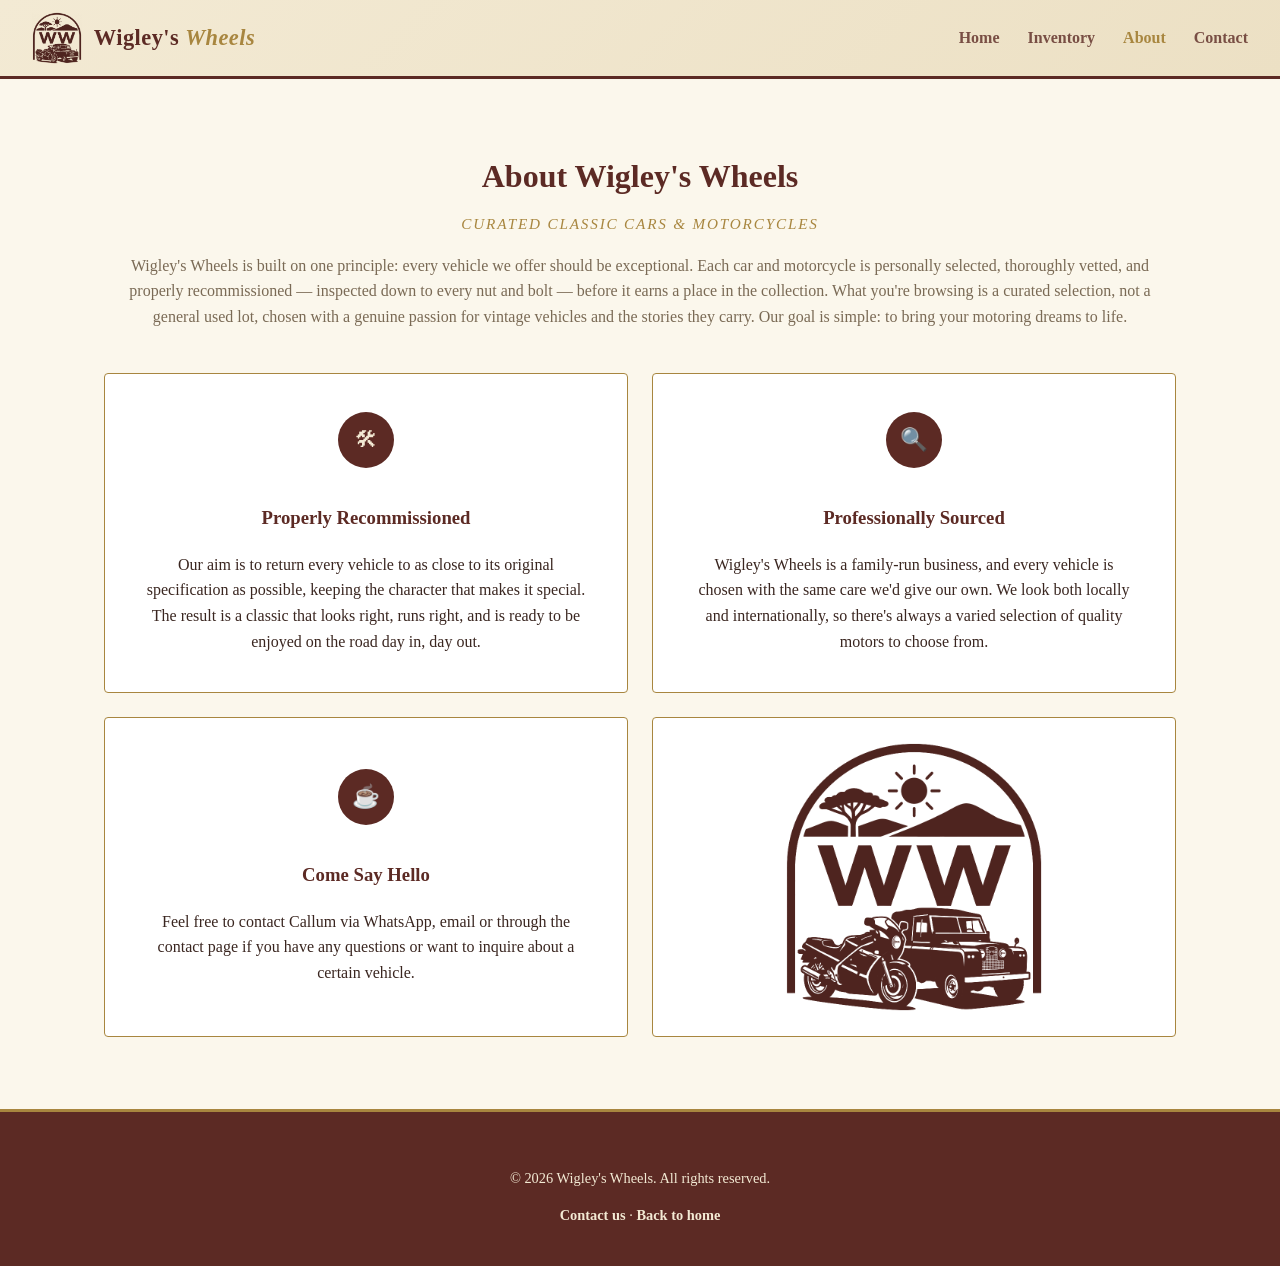
==== about.html @ c80735fb "Add files via upload" ====
<!DOCTYPE html>
<html lang="en">
<head>
  <meta charset="UTF-8">
  <meta name="viewport" content="width=device-width, initial-scale=1.0">
  <meta name="theme-color" content="#efe4cc">
  <title>About | Wigley's Wheels</title>
  <meta name="description" content="Learn more about Wigley's Wheels — professionally sourced and curated classic cars and motorcycles.">
  <link rel="icon" type="image/png" sizes="32x32" href="images/favicon-32.png">
  <link rel="icon" type="image/png" sizes="192x192" href="images/favicon-192.png">
  <link rel="apple-touch-icon" href="images/apple-touch-icon.png">
  <link rel="stylesheet" href="css/style.css?v=20261017a">
</head>
<body>

  <header class="site-header">
    <nav class="nav">
      <a class="brand" href="./">
        <img src="images/card-logo.png" alt="Wigley's Wheels logo">
        <span class="logo">Wigley's <span>Wheels</span></span>
      </a>
      <button class="nav-toggle" aria-label="Toggle navigation">&#9776;</button>
      <ul class="nav-links">
        <li><a href="./">Home</a></li>
        <li><a href="inventory.html">Inventory</a></li>
        <li><a href="about.html" class="active">About</a></li>
        <li><a href="contact.html">Contact</a></li>
      </ul>
    </nav>
  </header>

  <section>
    <div class="container">
      <div class="section-header">
        <h2>About Wigley's Wheels</h2>
        <p class="tagline">Curated Classic Cars &amp; Motorcycles</p>
        <p>Wigley's Wheels is built on one principle: every vehicle we offer should be exceptional. Each car and motorcycle is personally selected, thoroughly vetted, and properly recommissioned — inspected down to every nut and bolt — before it earns a place in the collection. What you're browsing is a curated selection, not a general used lot, chosen with a genuine passion for vintage vehicles and the stories they carry. Our goal is simple: to bring your motoring dreams to life.</p>
      </div>

      <div class="feature-grid about-grid">
        <div class="feature-card">
          <div class="feature-icon">&#128736;</div>
          <h3>Properly Recommissioned</h3>
          <p>Our aim is to return every vehicle to as close to its original specification as possible, keeping the character that makes it special. The result is a classic that looks right, runs right, and is ready to be enjoyed on the road day in, day out.</p>
        </div>
        <div class="feature-card">
          <div class="feature-icon">&#128269;</div>
          <h3>Professionally Sourced</h3>
          <p>Wigley's Wheels is a family-run business, and every vehicle is chosen with the same care we'd give our own. We look both locally and internationally, so there's always a varied selection of quality motors to choose from.</p>
        </div>
        <div class="feature-card">
          <div class="feature-icon">&#9749;</div>
          <h3>Come Say Hello</h3>
          <p>Feel free to contact Callum via WhatsApp, email or through the contact page if you have any questions or want to inquire about a certain vehicle.</p>
        </div>
        <div class="about-photo about-logo">
          <img src="images/about/logo.png" alt="Wigley's Wheels logo" loading="lazy">
        </div>
      </div>
    </div>
  </section>

  <footer class="site-footer">
    <p>&copy; <span id="year"></span> Wigley's Wheels. All rights reserved.</p>
    <p><a href="contact.html">Contact us</a> &middot; <a href="./">Back to home</a></p>
  </footer>

  <script src="js/main.js?v=20261017a"></script>
  <script>document.getElementById("year").textContent = new Date().getFullYear();</script>
</body>
</html>
---- css/style.css ----
:root {
  --maroon: #5c2a24;
  --maroon-dark: #431e19;
  --gold: #a8863f;
  --paper: #f3ead4;
  --paper-dark: #ece0c4;
  --cream: #fbf7ec;
  --text: #3a2620;
  --text-muted: #7a6a55;
  --white: #ffffff;
  --radius: 4px;
  font-size: 16px;
}

* { box-sizing: border-box; }

body {
  margin: 0;
  font-family: Georgia, "Times New Roman", serif;
  color: var(--text);
  background: var(--cream);
  line-height: 1.6;
}

img { max-width: 100%; display: block; }

a { color: inherit; text-decoration: none; }

.container {
  max-width: 1120px;
  margin: 0 auto;
  padding: 0 24px;
}

/* Header */
.site-header {
  background: linear-gradient(135deg, var(--paper) 0%, var(--paper-dark) 100%);
  color: var(--maroon);
  position: sticky;
  top: 0;
  z-index: 20;
  border-bottom: 3px solid var(--maroon);
}

.nav {
  display: flex;
  align-items: center;
  justify-content: space-between;
  padding: 12px 32px;
}

.brand {
  display: flex;
  align-items: center;
  gap: 12px;
}

.brand img { height: 52px; width: auto; }

.logo {
  font-size: 1.4rem;
  font-weight: 700;
  letter-spacing: 0.02em;
  color: var(--maroon);
}

.logo span { color: var(--gold); font-style: italic; }

.nav-links {
  display: flex;
  gap: 28px;
  list-style: none;
  margin: 0;
  padding: 0;
}

.nav-links a {
  font-weight: 600;
  color: var(--maroon);
  opacity: 0.8;
  transition: opacity 0.15s;
}

.nav-links a:hover,
.nav-links a.active { opacity: 1; color: var(--gold); }

.nav-toggle {
  display: none;
  background: none;
  border: none;
  color: var(--maroon);
  font-size: 1.6rem;
  cursor: pointer;
}

@media (max-width: 760px) {
  .nav-toggle { display: block; }
  .nav-links {
    position: absolute;
    top: 100%;
    left: 0;
    right: 0;
    background: var(--paper);
    flex-direction: column;
    gap: 0;
    max-height: 0;
    overflow: hidden;
    transition: max-height 0.2s ease;
  }
  .nav-links.open { max-height: 320px; border-bottom: 3px solid var(--maroon); }
  .nav-links li { border-top: 1px solid rgba(92,42,36,0.15); }
  .nav-links a { display: block; padding: 14px 24px; }
}

/* Hero */
.hero {
  background: linear-gradient(135deg, var(--paper) 0%, var(--paper-dark) 100%);
  color: var(--maroon);
  padding: 56px 24px 60px;
  text-align: center;
  position: relative;
}

.hero::after {
  content: "";
  position: absolute;
  inset: 14px;
  border: 2px solid var(--maroon);
  pointer-events: none;
  opacity: 0.5;
}

.hero h1 {
  font-size: clamp(1.8rem, 3.6vw, 2.6rem);
  line-height: 1.2;
  margin: 0 0 18px;
  font-weight: 700;
}

.tagline {
  font-style: italic;
  letter-spacing: 0.12em;
  text-transform: uppercase;
  color: var(--gold);
  font-size: 0.95rem;
  margin: 0 0 20px;
}

.hero p {
  color: var(--text);
  max-width: 560px;
  margin: 0 auto 32px;
  font-size: 1.1rem;
}

.btn {
  display: inline-block;
  background: var(--maroon);
  color: var(--paper);
  padding: 14px 28px;
  border-radius: var(--radius);
  font-weight: 700;
  border: 2px solid var(--maroon);
  cursor: pointer;
  font-size: 1rem;
  font-family: inherit;
  transition: background 0.15s, color 0.15s;
}

.btn:hover { background: var(--maroon-dark); border-color: var(--maroon-dark); }

.btn-outline {
  background: transparent;
  color: var(--maroon);
  border: 2px solid var(--maroon);
  margin-left: 12px;
}

.btn-outline:hover { background: var(--maroon); color: var(--paper); }

/* Sections */
section { padding: 72px 24px; }

.section-header { text-align: center; margin-bottom: 44px; }

.section-header h2 {
  font-size: 2rem;
  margin: 0 0 10px;
  color: var(--maroon);
}

.section-header p { color: var(--text-muted); margin: 0; }

.section-header p.tagline {
  font-style: italic;
  letter-spacing: 0.12em;
  text-transform: uppercase;
  color: var(--gold);
  font-size: 0.95rem;
  margin: 0 0 16px;
}

.alt-bg { background: var(--paper); }

/* Vehicle grid & cards */
/* Vehicle groups: for-sale cards sit centred; coming-soon cards fill a grid */
.vehicle-grid { --card-gap: 28px; --card-w: 100%; }

.vehicle-group--sale {
  display: flex;
  flex-wrap: wrap;
  justify-content: center;
  gap: var(--card-gap);
}

.vehicle-group--sale .vehicle-card { flex: 0 0 var(--card-w); max-width: var(--card-w); }

.vehicle-group--soon {
  display: grid;
  grid-template-columns: 1fr;
  gap: var(--card-gap);
}

@media (min-width: 640px) {
  .vehicle-grid { --card-w: calc((100% - var(--card-gap)) / 2); }
  .vehicle-group--soon { grid-template-columns: repeat(2, 1fr); }
}

@media (min-width: 960px) {
  .vehicle-grid { --card-w: calc((100% - 2 * var(--card-gap)) / 3); }
  .vehicle-group--soon { grid-template-columns: repeat(3, 1fr); }
}

.vehicle-card {
  border: 1px solid var(--gold);
  border-radius: var(--radius);
  overflow: hidden;
  background: var(--white);
  transition: transform 0.15s, box-shadow 0.15s;
}

.vehicle-card:hover {
  transform: translateY(-4px);
  box-shadow: 0 10px 24px rgba(92,42,36,0.18);
}

.vehicle-card .badge {
  position: relative;
}

.vehicle-card .badge img {
  width: 100%;
  aspect-ratio: 400 / 260;
  object-fit: contain;
  background: var(--paper);
  color: var(--text-muted);
  font-size: 0.85rem;
  text-align: center;
}

.vehicle-card .soon-tag,
.vehicle-card .price-tag {
  position: absolute;
  top: 12px;
  font-size: 0.75rem;
  font-weight: 700;
  text-transform: uppercase;
  letter-spacing: 0.05em;
  padding: 4px 10px;
  border-radius: 100px;
}

.vehicle-card .soon-tag {
  right: 12px;
  background: var(--gold);
  color: var(--maroon-dark);
}

.vehicle-card .price-tag {
  right: 12px;
  background: var(--maroon);
  color: var(--paper);
  font-size: 0.8rem;
}

.vehicle-card { cursor: pointer; }

.vehicle-body { padding: 18px 20px; }

.vehicle-body h3 { margin: 0; font-size: 1.15rem; color: var(--maroon); }

.vehicle-body .vehicle-price { margin: 6px 0 0; color: var(--gold); font-weight: 700; }

/* Photo gallery modal */
.gallery-modal {
  display: none;
  position: fixed;
  inset: 0;
  z-index: 100;
  align-items: center;
  justify-content: center;
}

.gallery-modal.open { display: flex; }

.gallery-backdrop {
  position: absolute;
  inset: 0;
  background: rgba(20, 10, 8, 0.85);
}

.gallery-content {
  position: relative;
  width: min(92vw, 900px);
  max-height: 90vh;
  background: var(--cream);
  border: 2px solid var(--gold);
  border-radius: 6px;
  display: flex;
  flex-direction: column;
  overflow: hidden;
  z-index: 1;
}

.gallery-close {
  position: absolute;
  top: 8px;
  right: 12px;
  z-index: 3;
  background: none;
  border: none;
  font-size: 2rem;
  line-height: 1;
  color: var(--paper);
  cursor: pointer;
  text-shadow: 0 1px 4px rgba(0,0,0,0.6);
}

.gallery-image-wrap {
  position: relative;
  background: var(--maroon-dark);
  display: flex;
  align-items: center;
  justify-content: center;
  overflow: hidden;
  min-height: 260px;
  max-height: 65vh;
}

.gallery-image-wrap.zoomed {
  overflow: auto;
  align-items: flex-start;
  justify-content: flex-start;
}

.gallery-image {
  max-width: 100%;
  max-height: 65vh;
  object-fit: contain;
  cursor: zoom-in;
  display: block;
}

.gallery-image-wrap.zoomed .gallery-image {
  max-width: none;
  max-height: none;
  width: auto;
  height: auto;
  cursor: zoom-out;
}

.gallery-nav {
  position: absolute;
  top: 50%;
  transform: translateY(-50%);
  background: rgba(20, 10, 8, 0.55);
  color: var(--paper);
  border: none;
  width: 40px;
  height: 40px;
  border-radius: 50%;
  font-size: 1rem;
  cursor: pointer;
  z-index: 2;
  align-items: center;
  justify-content: center;
}

.gallery-prev { left: 12px; }
.gallery-next { right: 12px; }

.gallery-info { padding: 18px 24px; overflow-y: auto; max-height: 32vh; flex: 1 1 auto; min-height: 0; }

.gallery-image-wrap { flex-shrink: 0; }

.gallery-actions {
  flex-shrink: 0;
  padding: 12px 24px 18px;
  border-top: 1px solid rgba(92, 42, 36, 0.15);
  background: var(--cream);
}

.gallery-actions { display: flex; flex-direction: column; gap: 10px; }

.gallery-actions .btn { display: block; width: 100%; margin: 0; text-align: center; }

.gallery-interest {
  background: var(--gold);
  border-color: var(--gold);
  color: var(--maroon-dark);
  padding: 11px 20px;
}

.gallery-interest:hover { background: #8f7234; border-color: #8f7234; color: var(--cream); }

.gallery-interest .btn-main { display: block; font-size: 1.05rem; font-weight: 700; }

.gallery-interest .btn-sub { display: block; margin-top: 2px; font-size: 0.82rem; font-style: italic; font-weight: 400; }

.gallery-info-top {
  display: flex;
  align-items: baseline;
  justify-content: space-between;
  gap: 16px;
  margin-bottom: 8px;
}

.gallery-title { margin: 0; color: var(--maroon); font-size: 1.25rem; }

.gallery-price { color: var(--gold); font-weight: 700; white-space: nowrap; }

.gallery-desc {
  margin: 0 0 8px;
  color: var(--text-muted);
  white-space: pre-line;
  line-height: 1.55;
}

.gallery-counter { margin: 0; color: var(--text-muted); font-size: 0.85rem; }

/* Filters */
.filter-bar {
  display: flex;
  justify-content: center;
  gap: 12px;
  margin-bottom: 40px;
  flex-wrap: wrap;
}

.filter-btn {
  background: var(--white);
  border: 1px solid var(--gold);
  padding: 10px 22px;
  border-radius: 100px;
  font-weight: 600;
  font-family: inherit;
  cursor: pointer;
  color: var(--maroon);
}

.filter-btn.active {
  background: var(--maroon);
  color: var(--paper);
  border-color: var(--maroon);
}

/* Feature grid (about/why-us) */
.feature-grid {
  display: grid;
  grid-template-columns: repeat(auto-fit, minmax(220px, 1fr));
  gap: 32px;
}

.feature-card { text-align: center; }

.feature-card h3 { color: var(--maroon); }

.feature-icon {
  width: 56px;
  height: 56px;
  border-radius: 50%;
  background: var(--maroon);
  color: var(--paper);
  display: flex;
  align-items: center;
  justify-content: center;
  font-size: 1.4rem;
  margin: 0 auto 16px;
}

/* Contact */
.contact-layout {
  display: grid;
  grid-template-columns: 1fr 1fr;
  gap: 48px;
}

@media (max-width: 760px) {
  .contact-layout { grid-template-columns: 1fr; }
}

.info-list { list-style: none; padding: 0; margin: 0 0 24px; }
.info-list li { margin-bottom: 14px; }
.info-list strong {
  display: block;
  color: var(--gold);
  font-size: 0.8rem;
  text-transform: uppercase;
  letter-spacing: 0.05em;
  font-style: italic;
}

form { display: flex; flex-direction: column; gap: 16px; }

label { display: block; margin-bottom: 6px; font-weight: 700; font-size: 0.9rem; color: var(--maroon); }

input, textarea, select {
  width: 100%;
  padding: 12px 14px;
  border: 1px solid var(--gold);
  border-radius: var(--radius);
  font-size: 1rem;
  font-family: inherit;
  background: var(--white);
  color: var(--text);
}

textarea { min-height: 130px; resize: vertical; }

.form-note { font-size: 0.85rem; color: var(--text-muted); font-style: italic; margin: 0; }

.form-actions { display: flex; gap: 12px; flex-wrap: wrap; }

.form-actions .btn { flex: 1 1 180px; margin: 0; text-align: center; }

#form-error { color: var(--maroon); font-style: normal; font-weight: 700; }

/* Footer */
.site-footer {
  background: var(--maroon);
  color: var(--paper);
  padding: 40px 24px 24px;
  text-align: center;
  font-size: 0.9rem;
  border-top: 3px solid var(--gold);
}

.site-footer a { color: var(--paper); font-weight: 700; }
.site-footer a:hover { color: var(--gold); }

.no-results {
  text-align: center;
  color: var(--text-muted);
  padding: 40px 0;
  grid-column: 1 / -1;
}

/* Phones */
@media (max-width: 600px) {
  section { padding: 48px 16px; }
  .container { padding: 0; }

  .nav-toggle { width: 44px; height: 44px; padding: 0; }

  .vehicle-card .soon-tag,
  .vehicle-card .price-tag { font-size: 0.78rem; }

  .hero { padding: 44px 20px 52px; }
  .hero::after { inset: 10px; }

  .hero .btn {
    display: block;
    width: 100%;
    max-width: 280px;
    margin: 0 auto 12px;
    text-align: center;
  }
  .hero .btn-outline { margin-left: auto; }

  .section-header { margin-bottom: 32px; }
  .section-header h2 { font-size: 1.7rem; }

  .brand img { height: 44px; }
  .logo { font-size: 1.2rem; }

  .filter-btn { padding: 10px 18px; }

  .gallery-content {
    width: calc(100vw - 16px);
    max-height: 94vh;
    max-height: 94dvh;
  }

  .gallery-image-wrap {
    min-height: 0;
    max-height: 56vh;
    max-height: 56dvh;
  }

  .gallery-image { max-height: 56vh; max-height: 56dvh; }

  .gallery-info { max-height: 34vh; max-height: 34dvh; padding: 16px 18px; }
  .gallery-actions { padding: 10px 18px 14px; }

  .gallery-title { font-size: 1.1rem; }

  .gallery-close {
    top: 8px;
    right: 8px;
    width: 40px;
    height: 40px;
    border-radius: 50%;
    background: rgba(20, 10, 8, 0.55);
    font-size: 1.6rem;
    text-shadow: none;
  }

  .gallery-nav { width: 44px; height: 44px; font-size: 1.1rem; }
  .gallery-prev { left: 8px; }
  .gallery-next { right: 8px; }
}

/* About page: four matching boxes (three text cards and the photo) */
.about-grid {
  grid-template-columns: 1fr;
  gap: 24px;
}

.about-grid .feature-card,
.about-photo {
  background: var(--white);
  border: 1px solid var(--gold);
  border-radius: var(--radius);
}

.about-grid .feature-card {
  padding: 32px 28px;
  display: flex;
  flex-direction: column;
  align-items: center;
  justify-content: center;
}

.about-grid .feature-card p { margin: 0; }

.about-photo {
  position: relative;
  overflow: hidden;
  width: 50%;
  min-width: 160px;
  max-width: 320px;
  aspect-ratio: 1 / 1;
  justify-self: center;
}

.about-photo img {
  position: absolute;
  inset: 0;
  width: 100%;
  height: 100%;
  object-fit: cover;
  object-position: 50% 20%;
}

@media (min-width: 760px) {
  .about-grid {
    grid-template-columns: 1fr 1fr;
    grid-auto-rows: 1fr;
  }

  .about-grid .feature-card { padding: 36px 40px; }

  .about-photo {
    width: auto;
    min-width: 0;
    max-width: none;
    aspect-ratio: auto;
    min-height: 320px;
    justify-self: stretch;
  }

  .about-photo img { object-position: 50% 24%; }
}


[hidden] { display: none !important; }

.interest-wrap { max-width: 560px; }

.visually-hidden { position: absolute; left: -9999px; width: 1px; height: 1px; overflow: hidden; }

.interest-thanks { text-align: center; }

.interest-thanks h3 { color: var(--maroon); margin: 0 0 8px; }

.interest-thanks p { color: var(--text-muted); margin: 0 0 24px; }

.interest-thanks .btn-outline { margin-left: 0; }


/* Divider between for-sale vehicles and coming-soon ones */
.vehicle-divider {
  grid-column: 1 / -1;
  position: relative;
  height: 3px;
  margin: 36px 0;
  background: linear-gradient(90deg, transparent, var(--gold) 10%, var(--gold) 90%, transparent);
}

.vehicle-divider::after {
  content: "\25C6";
  position: absolute;
  left: 50%;
  top: 50%;
  transform: translate(-50%, -50%);
  padding: 0 14px;
  background: var(--cream);
  color: var(--gold);
  font-size: 1.1rem;
  line-height: 1;
}

/* Home page "Why Buy From Us": two cards on top, the third centred underneath */
.why-grid { grid-template-columns: 1fr; }

@media (min-width: 600px) {
  .why-grid { grid-template-columns: 1fr 1fr; }

  .why-grid .feature-card:last-child {
    grid-column: 1 / -1;
    justify-self: center;
    width: calc(50% - 16px);
  }
}

/* About page: logo shown whole, centred in its box */
.about-logo img {
  box-sizing: border-box;
  padding: 22px;
  object-fit: contain;
  object-position: center;
}


/* Home page: Featured Stock heading and line, larger and sitting closer to the hero */
.featured { padding-top: 44px; }

.featured .section-header { margin-bottom: 36px; }

.featured-header h2 { font-size: 2.6rem; margin-bottom: 14px; }

.featured-header p { font-size: 1.25rem; }

@media (max-width: 600px) {
  .featured { padding-top: 36px; }
  .featured-header h2 { font-size: 2.1rem; }
  .featured-header p { font-size: 1.1rem; }
}
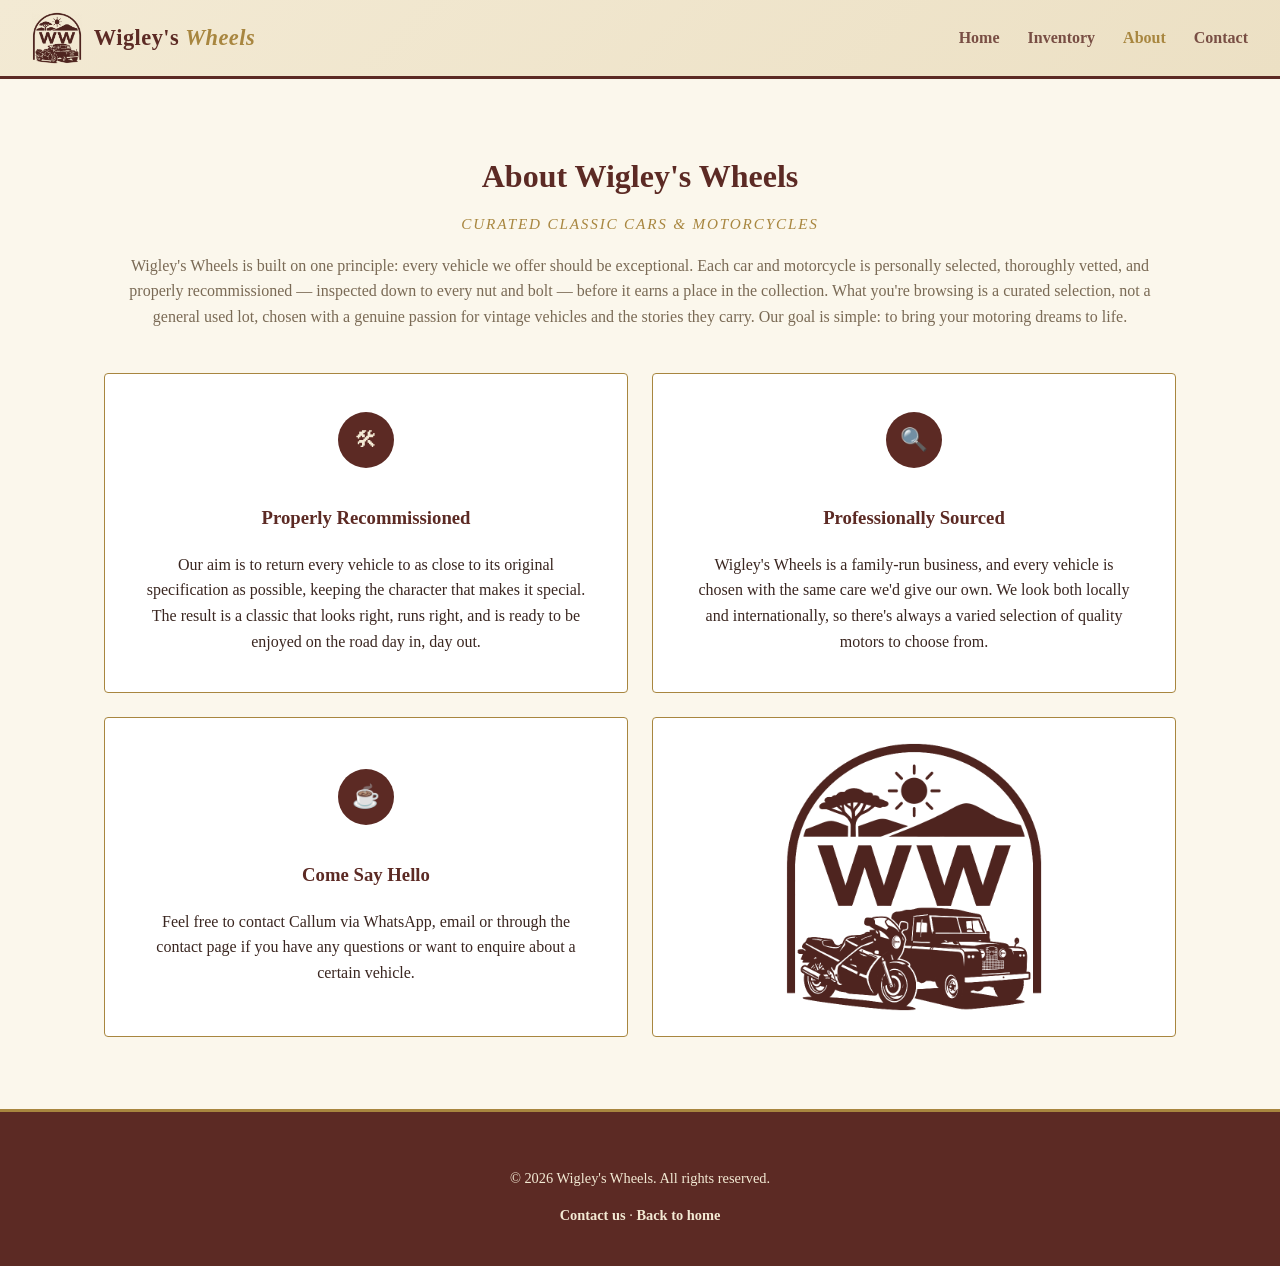
==== commit ea78615c: "Add files via upload" ====
--- a/about.html
+++ b/about.html
@@ -9,7 +9,7 @@
   <link rel="icon" type="image/png" sizes="32x32" href="images/favicon-32.png">
   <link rel="icon" type="image/png" sizes="192x192" href="images/favicon-192.png">
   <link rel="apple-touch-icon" href="images/apple-touch-icon.png">
-  <link rel="stylesheet" href="css/style.css?v=20261017a">
+  <link rel="stylesheet" href="css/style.css?v=20261022o">
 </head>
 <body>
 
@@ -51,7 +51,7 @@
         <div class="feature-card">
           <div class="feature-icon">&#9749;</div>
           <h3>Come Say Hello</h3>
-          <p>Feel free to contact Callum via WhatsApp, email or through the contact page if you have any questions or want to inquire about a certain vehicle.</p>
+          <p>Feel free to contact Callum via WhatsApp, email or through the contact page if you have any questions or want to enquire about a certain vehicle.</p>
         </div>
         <div class="about-photo about-logo">
           <img src="images/about/logo.png" alt="Wigley's Wheels logo" loading="lazy">
@@ -65,7 +65,7 @@
     <p><a href="contact.html">Contact us</a> &middot; <a href="./">Back to home</a></p>
   </footer>
 
-  <script src="js/main.js?v=20261017a"></script>
+  <script src="js/main.js?v=20261022o"></script>
   <script>document.getElementById("year").textContent = new Date().getFullYear();</script>
 </body>
 </html>
--- a/css/style.css
+++ b/css/style.css
@@ -20,6 +20,10 @@
   color: var(--text);
   background: var(--cream);
   line-height: 1.6;
+  min-height: 100vh;
+  min-height: 100dvh;
+  display: flex;
+  flex-direction: column;
 }
 
 img { max-width: 100%; display: block; }
@@ -132,6 +136,7 @@
 
 .hero h1 {
   font-size: clamp(1.8rem, 3.6vw, 2.6rem);
+  text-wrap: balance;
   line-height: 1.2;
   margin: 0 0 18px;
   font-weight: 700;
@@ -210,6 +215,7 @@
   display: flex;
   flex-wrap: wrap;
   justify-content: center;
+  align-content: flex-start;
   gap: var(--card-gap);
 }
 
@@ -281,6 +287,14 @@
   background: var(--maroon);
   color: var(--paper);
   font-size: 0.8rem;
+}
+
+/* A wording like "Ask for Price" gets a smaller badge than a number does */
+.vehicle-card .price-tag.price-tag--words {
+  font-size: 0.62rem;
+  letter-spacing: 0.04em;
+  padding: 4px 9px;
+  white-space: nowrap;
 }
 
 .vehicle-card { cursor: pointer; }
@@ -343,7 +357,10 @@
   align-items: center;
   justify-content: center;
   overflow: hidden;
-  min-height: 260px;
+  /* a fixed frame (the ratio is set per vehicle in main.js) so the popup never
+     resizes as photos of different shapes slide through */
+  aspect-ratio: 3 / 2;
+  min-height: 0;
   max-height: 65vh;
 }
 
@@ -354,11 +371,23 @@
 }
 
 .gallery-image {
-  max-width: 100%;
-  max-height: 65vh;
-  object-fit: contain;
+  flex: none;
+  width: 100%;
+  height: 100%;
+  object-fit: cover;
   cursor: zoom-in;
   display: block;
+}
+
+/* The incoming photo sits on top of the current one while it slides across */
+/* Bike photos are often squarer than the frame: trim more sky than wheels */
+.gallery-modal.is-bike .gallery-image { object-position: 50% 72%; }
+
+.gallery-image--entering {
+  position: absolute;
+  top: 50%;
+  left: 50%;
+  transform: translate(-50%, -50%);
 }
 
 .gallery-image-wrap.zoomed .gallery-image {
@@ -389,7 +418,16 @@
 .gallery-prev { left: 12px; }
 .gallery-next { right: 12px; }
 
-.gallery-info { padding: 18px 24px; overflow-y: auto; max-height: 32vh; flex: 1 1 auto; min-height: 0; }
+/* The margin and hairline keep scrolling text from running right up to the photo */
+.gallery-info {
+  margin-top: 12px;
+  border-top: 1px solid rgba(92, 42, 36, 0.15);
+  padding: 14px 24px 18px;
+  overflow-y: auto;
+  max-height: 32vh;
+  flex: 1 1 auto;
+  min-height: 0;
+}
 
 .gallery-image-wrap { flex-shrink: 0; }
 
@@ -428,6 +466,40 @@
 .gallery-title { margin: 0; color: var(--maroon); font-size: 1.25rem; }
 
 .gallery-price { color: var(--gold); font-weight: 700; white-space: nowrap; }
+
+.gallery-specs {
+  display: flex;
+  flex-wrap: wrap;
+  gap: 8px;
+  margin: 0 0 12px;
+  padding: 0;
+  list-style: none;
+}
+
+.spec-pill {
+  display: inline-flex;
+  align-items: center;
+  gap: 8px;
+  padding: 7px 14px 7px 12px;
+  background: var(--white);
+  border: 1px solid var(--paper-dark);
+  border-radius: 999px;
+  color: var(--text);
+  font-size: 0.95rem;
+  line-height: 1.2;
+  white-space: nowrap;
+}
+
+.spec-pill svg {
+  width: 20px;
+  height: 20px;
+  flex: none;
+  fill: none;
+  stroke: currentColor;
+  stroke-width: 1.7;
+  stroke-linecap: round;
+  stroke-linejoin: round;
+}
 
 .gallery-desc {
   margin: 0 0 8px;
@@ -543,6 +615,7 @@
   text-align: center;
   font-size: 0.9rem;
   border-top: 3px solid var(--gold);
+  margin-top: auto;
 }
 
 .site-footer a { color: var(--paper); font-weight: 700; }
@@ -564,6 +637,7 @@
 
   .vehicle-card .soon-tag,
   .vehicle-card .price-tag { font-size: 0.78rem; }
+  .vehicle-card .price-tag.price-tag--words { font-size: 0.58rem; }
 
   .hero { padding: 44px 20px 52px; }
   .hero::after { inset: 10px; }
@@ -592,14 +666,11 @@
   }
 
   .gallery-image-wrap {
-    min-height: 0;
     max-height: 56vh;
     max-height: 56dvh;
   }
 
-  .gallery-image { max-height: 56vh; max-height: 56dvh; }
-
-  .gallery-info { max-height: 34vh; max-height: 34dvh; padding: 16px 18px; }
+  .gallery-info { max-height: 34vh; max-height: 34dvh; padding: 12px 18px 16px; }
   .gallery-actions { padding: 10px 18px 14px; }
 
   .gallery-title { font-size: 1.1rem; }
@@ -756,3 +827,14 @@
   .featured-header h2 { font-size: 2.1rem; }
   .featured-header p { font-size: 1.1rem; }
 }
+
+/* Big screens only: the home page box is narrower, centred, with a gap at each side */
+@media (min-width: 1200px) {
+  .hero {
+    max-width: 1120px;
+    margin: 28px auto 0;
+    border-radius: 6px;
+  }
+
+  .hero h1 { font-size: 2.25rem; }
+}
